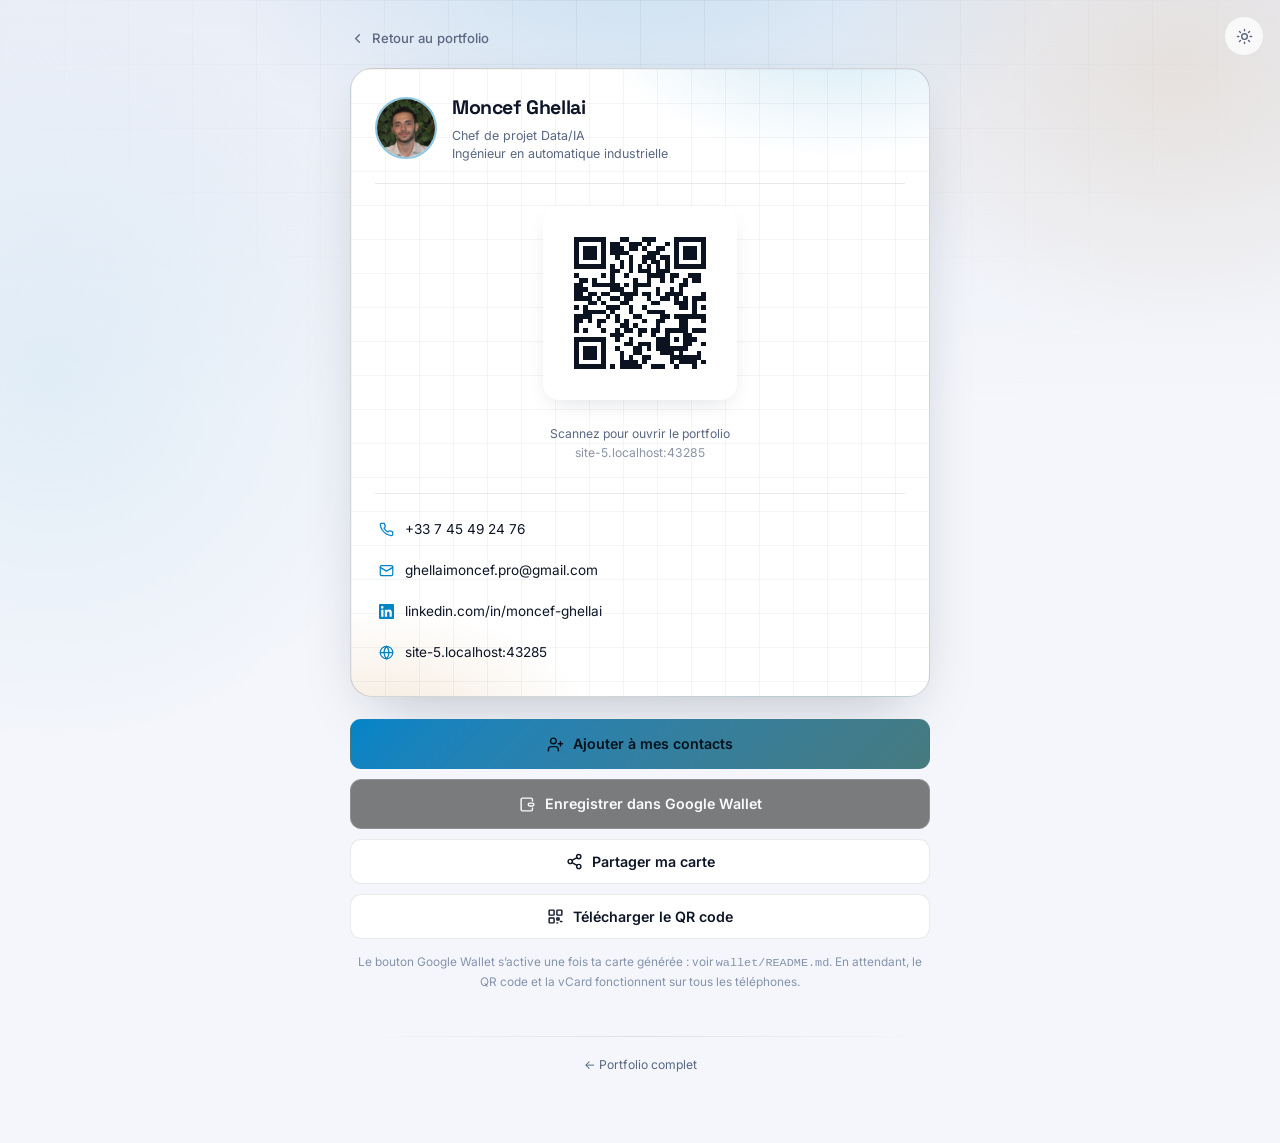
==== card.html @ ea2829ff "Portfolio initial" ====
<!DOCTYPE html>
<html lang="fr" data-theme="dark">
<head>
<meta charset="utf-8">
<meta name="viewport" content="width=device-width, initial-scale=1">
<title>Carte de visite — Moncef Ghellai</title>
<meta name="description" content="Carte de visite dématérialisée de Moncef Ghellai : QR code vers le portfolio, contact vCard et Google Wallet.">
<meta name="theme-color" content="#070B12" media="(prefers-color-scheme: dark)">
<meta name="theme-color" content="#F4F6FB" media="(prefers-color-scheme: light)">
<meta name="robots" content="noindex">

<link rel="icon" href="assets/favicon.svg" type="image/svg+xml">
<link rel="apple-touch-icon" href="assets/photo-sm.jpg">

<link rel="preconnect" href="https://fonts.googleapis.com">
<link rel="preconnect" href="https://fonts.gstatic.com" crossorigin>
<link rel="stylesheet" href="https://fonts.googleapis.com/css2?family=Inter:wght@400;500;600&family=Space+Grotesk:wght@600;700&display=swap">
<link rel="stylesheet" href="styles.css">

<script>
  (function () {
    try {
      var t = localStorage.getItem("mg-theme");
      if (!t) t = matchMedia("(prefers-color-scheme: light)").matches ? "light" : "dark";
      document.documentElement.setAttribute("data-theme", t);
    } catch (e) {}
  })();
</script>
</head>

<body>
<div class="backdrop" aria-hidden="true"></div>

<button class="theme-toggle" id="themeToggle" type="button" aria-label="Changer de thème">
  <svg class="icon-moon" viewBox="0 0 24 24" fill="none" stroke="currentColor" stroke-width="2" stroke-linecap="round" stroke-linejoin="round" aria-hidden="true"><path d="M21 12.79A9 9 0 1 1 11.21 3 7 7 0 0 0 21 12.79z"/></svg>
  <svg class="icon-sun" viewBox="0 0 24 24" fill="none" stroke="currentColor" stroke-width="2" stroke-linecap="round" stroke-linejoin="round" aria-hidden="true"><circle cx="12" cy="12" r="4"/><path d="M12 2v2M12 20v2M4.93 4.93l1.41 1.41M17.66 17.66l1.41 1.41M2 12h2M20 12h2M6.34 17.66l-1.41 1.41M19.07 4.93l-1.41 1.41"/></svg>
</button>

<main class="wrap">

  <a class="back-link" href="index.html">
    <svg viewBox="0 0 24 24" fill="none" stroke="currentColor" stroke-width="2" stroke-linecap="round" stroke-linejoin="round" aria-hidden="true"><path d="m15 18-6-6 6-6"/></svg>
    Retour au portfolio
  </a>

  <!-- ============ LA CARTE ============ -->
  <article class="vcard reveal">

    <div class="vcard-top">
      <img src="assets/photo.jpg" alt="Portrait de Moncef Ghellai" width="62" height="62">
      <div>
        <h1 class="vcard-name">Moncef Ghellai</h1>
        <p class="vcard-role">Chef de projet Data/IA<br>Ingénieur en automatique industrielle</p>
      </div>
    </div>

    <div class="vcard-qr">
      <div class="qr-frame" id="qrFrame" aria-hidden="true"></div>
      <p class="qr-caption">Scannez pour ouvrir le portfolio<br><span id="qrUrl" style="opacity:.7"></span></p>
    </div>

    <div class="vcard-rows">
      <a class="vcard-row" href="tel:+33745492476">
        <svg viewBox="0 0 24 24" fill="none" stroke="currentColor" stroke-width="2" stroke-linecap="round" stroke-linejoin="round" aria-hidden="true"><path d="M22 16.92v3a2 2 0 0 1-2.18 2 19.79 19.79 0 0 1-8.63-3.07 19.5 19.5 0 0 1-6-6 19.79 19.79 0 0 1-3.07-8.67A2 2 0 0 1 4.11 2h3a2 2 0 0 1 2 1.72c.13.96.36 1.9.7 2.81a2 2 0 0 1-.45 2.11L8.09 9.91a16 16 0 0 0 6 6l1.27-1.27a2 2 0 0 1 2.11-.45c.9.34 1.85.57 2.81.7A2 2 0 0 1 22 16.92z"/></svg>
        <span>+33 7 45 49 24 76</span>
      </a>
      <a class="vcard-row" href="mailto:ghellaimoncef.pro@gmail.com">
        <svg viewBox="0 0 24 24" fill="none" stroke="currentColor" stroke-width="2" stroke-linecap="round" stroke-linejoin="round" aria-hidden="true"><rect x="2" y="4" width="20" height="16" rx="2"/><path d="m22 7-10 6L2 7"/></svg>
        <span>ghellaimoncef.pro@gmail.com</span>
      </a>
      <a class="vcard-row" href="https://www.linkedin.com/in/moncef-ghellai-61859b32a" target="_blank" rel="noopener noreferrer">
        <svg viewBox="0 0 24 24" fill="currentColor" aria-hidden="true"><path d="M20.45 20.45h-3.56v-5.57c0-1.33-.02-3.04-1.85-3.04-1.86 0-2.14 1.45-2.14 2.94v5.67H9.35V9h3.41v1.56h.05a3.74 3.74 0 0 1 3.37-1.85c3.6 0 4.27 2.37 4.27 5.46v6.28zM5.34 7.43a2.07 2.07 0 1 1 0-4.13 2.07 2.07 0 0 1 0 4.13zM7.12 20.45H3.55V9h3.57v11.45zM22.22 0H1.77C.79 0 0 .77 0 1.72v20.56C0 23.23.79 24 1.77 24h20.45c.98 0 1.78-.77 1.78-1.72V1.72C24 .77 23.2 0 22.22 0z"/></svg>
        <span>linkedin.com/in/moncef-ghellai</span>
      </a>
      <a class="vcard-row" href="#" id="rowSite">
        <svg viewBox="0 0 24 24" fill="none" stroke="currentColor" stroke-width="2" stroke-linecap="round" stroke-linejoin="round" aria-hidden="true"><circle cx="12" cy="12" r="10"/><path d="M2 12h20"/><path d="M12 2a15.3 15.3 0 0 1 4 10 15.3 15.3 0 0 1-4 10 15.3 15.3 0 0 1-4-10 15.3 15.3 0 0 1 4-10z"/></svg>
        <span id="rowSiteText">Portfolio</span>
      </a>
    </div>

  </article>

  <!-- ============ ACTIONS ============ -->
  <div class="actions reveal" style="--d:100ms">

    <a class="btn btn-primary" href="assets/moncef-ghellai.vcf" download="moncef-ghellai.vcf">
      <svg viewBox="0 0 24 24" fill="none" stroke="currentColor" stroke-width="2" stroke-linecap="round" stroke-linejoin="round" aria-hidden="true"><path d="M16 21v-2a4 4 0 0 0-4-4H6a4 4 0 0 0-4 4v2"/><circle cx="9" cy="7" r="4"/><path d="M19 8v6M22 11h-6"/></svg>
      Ajouter à mes contacts
    </a>

    <a class="btn btn-wallet" id="walletBtn" href="#" aria-disabled="true">
      <svg viewBox="0 0 24 24" fill="none" stroke="currentColor" stroke-width="2" stroke-linecap="round" stroke-linejoin="round" aria-hidden="true"><path d="M19 7V5a2 2 0 0 0-2-2H5a2 2 0 0 0-2 2v14a2 2 0 0 0 2 2h12a2 2 0 0 0 2-2v-2"/><path d="M21 12a2 2 0 0 0-2-2h-4a2 2 0 0 0 0 4h4a2 2 0 0 0 2-2z"/></svg>
      Enregistrer dans Google&nbsp;Wallet
    </a>

    <button class="btn" id="shareBtn" type="button">
      <svg viewBox="0 0 24 24" fill="none" stroke="currentColor" stroke-width="2" stroke-linecap="round" stroke-linejoin="round" aria-hidden="true"><circle cx="18" cy="5" r="3"/><circle cx="6" cy="12" r="3"/><circle cx="18" cy="19" r="3"/><path d="m8.6 13.5 6.8 4M15.4 6.5l-6.8 4"/></svg>
      Partager ma carte
    </button>

    <button class="btn" id="qrDownloadBtn" type="button">
      <svg viewBox="0 0 24 24" fill="none" stroke="currentColor" stroke-width="2" stroke-linecap="round" stroke-linejoin="round" aria-hidden="true"><rect x="3" y="3" width="7" height="7" rx="1"/><rect x="14" y="3" width="7" height="7" rx="1"/><rect x="3" y="14" width="7" height="7" rx="1"/><path d="M14 14h3v3h-3zM19 19h2M14 21h1"/></svg>
      Télécharger le QR code
    </button>

  </div>

  <p class="hint" id="walletHint">
    Le bouton Google&nbsp;Wallet s&rsquo;active une fois ta carte générée&nbsp;:
    voir <code>wallet/README.md</code>. En attendant, le QR code et la vCard
    fonctionnent sur tous les téléphones.
  </p>

  <footer class="foot">
    <div class="rule"></div>
    <p><a href="index.html">← Portfolio complet</a></p>
  </footer>

</main>

<div class="toast" id="toast" role="status" aria-live="polite"></div>

<script src="vendor/qrcode.js"></script>
<script src="config.js"></script>
<script src="app.js"></script>
<script src="card.js"></script>
</body>
</html>
---- styles.css ----
/* =========================================================
   Portfolio — Moncef Ghellai
   Palette : cyan (Data / IA) + ambre (Automatique industrielle)
   ========================================================= */

:root {
  --bg:            #070B12;
  --bg-2:          #0B1220;
  --surface:       #0F1626;
  --surface-hover: #141D31;
  --border:        rgba(255, 255, 255, 0.08);
  --border-strong: rgba(255, 255, 255, 0.16);
  --text:          #E9EDF6;
  --text-muted:    #8E9BB3;
  --text-faint:    #63708A;

  --data:      #38BDF8;  /* Data / IA */
  --data-soft: rgba(56, 189, 248, 0.12);
  --auto:      #F5A524;  /* Automatique */
  --auto-soft: rgba(245, 165, 36, 0.12);
  --ok:        #34D399;

  --shadow-sm: 0 1px 2px rgba(0, 0, 0, .4);
  --shadow-md: 0 8px 24px -8px rgba(0, 0, 0, .6);
  --shadow-lg: 0 24px 60px -20px rgba(0, 0, 0, .8);

  --radius:    16px;
  --radius-sm: 11px;
  --radius-lg: 22px;

  --font-display: "Space Grotesk", ui-sans-serif, system-ui, -apple-system, "Segoe UI", sans-serif;
  --font-body:    "Inter", ui-sans-serif, system-ui, -apple-system, "Segoe UI", Roboto, sans-serif;

  --ease: cubic-bezier(.22, 1, .36, 1);
  color-scheme: dark;
}

:root[data-theme="light"] {
  --bg:            #F4F6FB;
  --bg-2:          #EAEEF7;
  --surface:       #FFFFFF;
  --surface-hover: #FFFFFF;
  --border:        rgba(15, 23, 42, 0.09);
  --border-strong: rgba(15, 23, 42, 0.18);
  --text:          #0D1526;
  --text-muted:    #5A6781;
  --text-faint:    #8593AC;

  --data:      #0284C7;
  --data-soft: rgba(2, 132, 199, 0.10);
  --auto:      #B5690A;
  --auto-soft: rgba(181, 105, 10, 0.10);

  --shadow-sm: 0 1px 2px rgba(15, 23, 42, .06);
  --shadow-md: 0 8px 24px -10px rgba(15, 23, 42, .18);
  --shadow-lg: 0 24px 60px -24px rgba(15, 23, 42, .28);
  color-scheme: light;
}

* { box-sizing: border-box; }

html {
  -webkit-text-size-adjust: 100%;
  scroll-behavior: smooth;
}

body {
  margin: 0;
  font-family: var(--font-body);
  font-size: 15px;
  line-height: 1.55;
  color: var(--text);
  background: var(--bg);
  -webkit-font-smoothing: antialiased;
  text-rendering: optimizeLegibility;
  overflow-x: hidden;
}

/* ---- Arriere-plan : degrades doux + grille technique ---- */
.backdrop {
  position: fixed;
  inset: 0;
  z-index: -1;
  pointer-events: none;
  background:
    radial-gradient(70ch 55ch at 50% -12%, color-mix(in srgb, var(--data) 15%, transparent), transparent 70%),
    radial-gradient(55ch 45ch at 92% 8%, color-mix(in srgb, var(--auto) 11%, transparent), transparent 68%),
    radial-gradient(60ch 60ch at 4% 42%, color-mix(in srgb, var(--data) 8%, transparent), transparent 70%),
    linear-gradient(180deg, var(--bg-2), var(--bg) 46%);
}

.backdrop::after {
  content: "";
  position: absolute;
  inset: 0;
  background-image:
    linear-gradient(to right, var(--border) 1px, transparent 1px),
    linear-gradient(to bottom, var(--border) 1px, transparent 1px);
  background-size: 64px 64px;
  -webkit-mask-image: radial-gradient(70% 55% at 50% 0%, #000 0%, transparent 78%);
          mask-image: radial-gradient(70% 55% at 50% 0%, #000 0%, transparent 78%);
  opacity: .55;
}

/* ---- Mise en page ---- */
.wrap {
  width: 100%;
  max-width: 620px;
  margin-inline: auto;
  padding-inline: 20px;
  padding-block: 28px 56px;
}

/* ---- Bouton theme ---- */
.theme-toggle {
  position: fixed;
  top: 16px;
  right: 16px;
  z-index: 50;
  width: 40px;
  height: 40px;
  display: grid;
  place-items: center;
  border-radius: 50%;
  border: 1px solid var(--border);
  background: color-mix(in srgb, var(--surface) 78%, transparent);
  backdrop-filter: blur(12px);
  -webkit-backdrop-filter: blur(12px);
  color: var(--text-muted);
  cursor: pointer;
  transition: color .2s, border-color .2s, transform .2s var(--ease);
}

.theme-toggle:hover {
  color: var(--text);
  border-color: var(--border-strong);
  transform: scale(1.06);
}

.theme-toggle svg { width: 17px; height: 17px; }
.theme-toggle .icon-sun { display: none; }
:root[data-theme="light"] .theme-toggle .icon-sun  { display: block; }
:root[data-theme="light"] .theme-toggle .icon-moon { display: none; }

/* =========================================================
   HERO
   ========================================================= */
.hero {
  text-align: center;
  padding-block: 18px 34px;
}

.avatar-ring {
  position: relative;
  width: 132px;
  height: 132px;
  margin: 0 auto 20px;
  border-radius: 50%;
  padding: 3px;
  background: conic-gradient(from 210deg, var(--data), var(--auto), var(--data));
  box-shadow: var(--shadow-lg);
}

.avatar-ring::before {
  content: "";
  position: absolute;
  inset: -14px;
  border-radius: 50%;
  background: conic-gradient(from 210deg, var(--data), var(--auto), var(--data));
  filter: blur(26px);
  opacity: .30;
  z-index: -1;
}

.avatar-ring img {
  width: 100%;
  height: 100%;
  border-radius: 50%;
  object-fit: cover;
  display: block;
  border: 3px solid var(--bg);
  background: var(--surface);
}

.status-dot {
  position: absolute;
  right: 6px;
  bottom: 6px;
  width: 20px;
  height: 20px;
  border-radius: 50%;
  background: var(--ok);
  border: 3px solid var(--bg);
  animation: pulse 2.6s var(--ease) infinite;
}

@keyframes pulse {
  0%   { box-shadow: 0 0 0 0 color-mix(in srgb, var(--ok) 55%, transparent); }
  70%  { box-shadow: 0 0 0 11px transparent; }
  100% { box-shadow: 0 0 0 0 transparent; }
}

.hero h1 {
  font-family: var(--font-display);
  font-size: clamp(1.75rem, 6.2vw, 2.2rem);
  font-weight: 700;
  letter-spacing: -.025em;
  margin: 0 0 10px;
  line-height: 1.12;
}

.role {
  font-size: .97rem;
  font-weight: 500;
  color: var(--text-muted);
  margin: 0 auto 16px;
  max-width: 34ch;
  line-height: 1.5;
}

.role b { color: var(--text); font-weight: 600; }
.role .sep { color: var(--text-faint); margin-inline: 6px; }

.meta {
  display: flex;
  flex-wrap: wrap;
  justify-content: center;
  gap: 8px;
  margin-bottom: 20px;
}

.chip {
  display: inline-flex;
  align-items: center;
  gap: 6px;
  padding: 5px 11px;
  border-radius: 999px;
  border: 1px solid var(--border);
  background: color-mix(in srgb, var(--surface) 70%, transparent);
  font-size: .78rem;
  font-weight: 500;
  color: var(--text-muted);
  white-space: nowrap;
}

.chip svg { width: 13px; height: 13px; opacity: .85; }

.chip.is-ok {
  color: var(--ok);
  border-color: color-mix(in srgb, var(--ok) 30%, transparent);
  background: color-mix(in srgb, var(--ok) 10%, transparent);
}

.chip.is-data {
  color: var(--data);
  border-color: color-mix(in srgb, var(--data) 30%, transparent);
  background: var(--data-soft);
}

.chip.is-auto {
  color: var(--auto);
  border-color: color-mix(in srgb, var(--auto) 32%, transparent);
  background: var(--auto-soft);
}

.pitch {
  font-size: .9rem;
  color: var(--text-muted);
  max-width: 46ch;
  margin: 0 auto;
  line-height: 1.65;
}

/* =========================================================
   SECTIONS
   ========================================================= */
.section { margin-top: 34px; }

.section-head {
  display: flex;
  align-items: center;
  gap: 12px;
  margin-bottom: 14px;
  padding-inline: 2px;
}

.section-head h2 {
  font-family: var(--font-display);
  font-size: .73rem;
  font-weight: 600;
  letter-spacing: .16em;
  text-transform: uppercase;
  color: var(--text-faint);
  margin: 0;
  white-space: nowrap;
}

.section-head::after {
  content: "";
  flex: 1;
  height: 1px;
  background: linear-gradient(to right, var(--border), transparent);
}

.stack { display: grid; gap: 10px; }

.grid-3 {
  display: grid;
  grid-template-columns: repeat(3, 1fr);
  gap: 10px;
}

/* =========================================================
   TUILES
   ========================================================= */
.tile {
  position: relative;
  display: flex;
  align-items: center;
  gap: 14px;
  padding: 15px 16px;
  border-radius: var(--radius);
  border: 1px solid var(--border);
  background: var(--surface);
  color: inherit;
  text-decoration: none;
  box-shadow: var(--shadow-sm);
  overflow: hidden;
  transition: transform .26s var(--ease), border-color .26s, background .26s, box-shadow .26s;
}

.tile::before {
  content: "";
  position: absolute;
  inset: 0;
  border-radius: inherit;
  background: linear-gradient(120deg, var(--accent-soft, transparent), transparent 55%);
  opacity: 0;
  transition: opacity .3s;
  pointer-events: none;
}

.tile:hover {
  transform: translateY(-3px);
  border-color: color-mix(in srgb, var(--accent, var(--data)) 40%, var(--border));
  background: var(--surface-hover);
  box-shadow: var(--shadow-md);
}

.tile:hover::before { opacity: 1; }
.tile:active { transform: translateY(-1px) scale(.994); }

.tile:focus-visible {
  outline: 2px solid var(--accent, var(--data));
  outline-offset: 3px;
}

.tile-icon {
  flex: none;
  width: 42px;
  height: 42px;
  display: grid;
  place-items: center;
  border-radius: var(--radius-sm);
  background: var(--accent-soft, var(--data-soft));
  color: var(--accent, var(--data));
  border: 1px solid color-mix(in srgb, var(--accent, var(--data)) 20%, transparent);
  transition: transform .26s var(--ease);
}

.tile:hover .tile-icon { transform: scale(1.07) rotate(-3deg); }
.tile-icon svg { width: 19px; height: 19px; }

.tile-body { flex: 1; min-width: 0; }

.tile-label {
  font-weight: 600;
  font-size: .95rem;
  letter-spacing: -.005em;
  display: block;
}

.tile-sub {
  display: block;
  font-size: .8rem;
  color: var(--text-muted);
  margin-top: 2px;
  overflow: hidden;
  text-overflow: ellipsis;
  white-space: nowrap;
}

.tile-arrow {
  flex: none;
  color: var(--text-faint);
  transition: transform .26s var(--ease), color .26s;
}

.tile-arrow svg { width: 16px; height: 16px; display: block; }
.tile:hover .tile-arrow { color: var(--accent, var(--data)); transform: translateX(3px); }
.tile:hover .tile-arrow.is-down { transform: translateY(3px); }

/* --- Variante compacte (contact, 3 colonnes) --- */
.tile-compact {
  flex-direction: column;
  gap: 9px;
  padding: 16px 10px;
  text-align: center;
}

.tile-compact .tile-icon { width: 38px; height: 38px; }
.tile-compact .tile-label { font-size: .82rem; }

.tile-compact .tile-sub {
  font-size: .7rem;
  white-space: normal;
  overflow-wrap: break-word;
  line-height: 1.35;
}

.tile-compact .tile-arrow { display: none; }

/* --- Tuile mise en avant (CV) --- */
.tile-feature {
  padding: 18px;
  border-color: color-mix(in srgb, var(--accent) 34%, transparent);
  background:
    linear-gradient(135deg, color-mix(in srgb, var(--accent) 13%, transparent), transparent 62%),
    var(--surface);
}

.tile-feature .tile-icon { width: 46px; height: 46px; }
.tile-feature .tile-label { font-size: 1.02rem; }

/* --- Tuile projet --- */
.tile-project { align-items: flex-start; }
.tile-project .tile-icon { margin-top: 1px; }
.tile-project .tile-sub { white-space: normal; }

.tags {
  display: flex;
  flex-wrap: wrap;
  gap: 5px;
  margin-top: 9px;
}

.tag {
  font-size: .68rem;
  font-weight: 500;
  padding: 2.5px 8px;
  border-radius: 6px;
  background: color-mix(in srgb, var(--text) 6%, transparent);
  border: 1px solid var(--border);
  color: var(--text-muted);
  letter-spacing: .01em;
}

.tile-note {
  font-size: .72rem;
  color: var(--text-faint);
  text-align: center;
  margin: 8px 2px 0;
}

.tile-note a {
  color: var(--text-muted);
  text-decoration: underline;
  text-underline-offset: 2px;
}

.tile-note a:hover { color: var(--data); }

/* =========================================================
   COMPETENCES
   ========================================================= */
.skills {
  display: flex;
  flex-wrap: wrap;
  gap: 7px;
  padding: 16px;
  border-radius: var(--radius);
  border: 1px solid var(--border);
  background: color-mix(in srgb, var(--surface) 60%, transparent);
}

.skill {
  font-size: .76rem;
  font-weight: 500;
  padding: 5px 10px;
  border-radius: 8px;
  border: 1px solid var(--border);
  background: color-mix(in srgb, var(--text) 4%, transparent);
  color: var(--text-muted);
}

.skill.d {
  color: var(--data);
  border-color: color-mix(in srgb, var(--data) 26%, transparent);
  background: var(--data-soft);
}

.skill.a {
  color: var(--auto);
  border-color: color-mix(in srgb, var(--auto) 28%, transparent);
  background: var(--auto-soft);
}

/* =========================================================
   PIED DE PAGE
   ========================================================= */
.foot {
  margin-top: 44px;
  text-align: center;
  font-size: .76rem;
  color: var(--text-faint);
  line-height: 1.7;
}

.foot a { color: var(--text-muted); text-decoration: none; }
.foot a:hover { color: var(--data); }

.foot .rule {
  height: 1px;
  background: linear-gradient(to right, transparent, var(--border), transparent);
  margin-bottom: 18px;
}

/* =========================================================
   CARTE DE VISITE (card.html)
   ========================================================= */
.back-link {
  display: inline-flex;
  align-items: center;
  gap: 7px;
  font-size: .82rem;
  font-weight: 500;
  color: var(--text-muted);
  text-decoration: none;
  margin-bottom: 20px;
  transition: color .2s, gap .2s var(--ease);
}

.back-link:hover { color: var(--text); gap: 10px; }
.back-link svg { width: 15px; height: 15px; }

.vcard {
  position: relative;
  border-radius: var(--radius-lg);
  border: 1px solid var(--border-strong);
  background:
    radial-gradient(40ch 24ch at 84% -10%, color-mix(in srgb, var(--data) 20%, transparent), transparent 70%),
    radial-gradient(34ch 22ch at 6% 108%, color-mix(in srgb, var(--auto) 16%, transparent), transparent 70%),
    var(--surface);
  box-shadow: var(--shadow-lg);
  overflow: hidden;
  padding: 24px;
}

.vcard::after {
  content: "";
  position: absolute;
  inset: 0;
  background-image:
    linear-gradient(to right, var(--border) 1px, transparent 1px),
    linear-gradient(to bottom, var(--border) 1px, transparent 1px);
  background-size: 34px 34px;
  opacity: .5;
  pointer-events: none;
}

.vcard > * { position: relative; z-index: 1; }

.vcard-top {
  display: flex;
  align-items: center;
  gap: 15px;
  padding-bottom: 20px;
  border-bottom: 1px solid var(--border);
}

.vcard-top img {
  width: 62px;
  height: 62px;
  border-radius: 50%;
  object-fit: cover;
  border: 2px solid color-mix(in srgb, var(--data) 45%, transparent);
  flex: none;
}

.vcard-name {
  font-family: var(--font-display);
  font-size: 1.22rem;
  font-weight: 700;
  letter-spacing: -.02em;
  margin: 0 0 3px;
}

.vcard-role {
  font-size: .78rem;
  color: var(--text-muted);
  margin: 0;
  line-height: 1.45;
}

.vcard-qr {
  display: grid;
  place-items: center;
  gap: 13px;
  padding: 22px 0 18px;
}

.qr-frame {
  padding: 13px;
  border-radius: var(--radius);
  background: #FFFFFF;
  box-shadow: var(--shadow-md);
  line-height: 0;
}

.qr-frame svg { width: 168px; height: 168px; display: block; }

.qr-caption {
  font-size: .76rem;
  color: var(--text-muted);
  text-align: center;
  max-width: 30ch;
}

.vcard-rows {
  display: grid;
  gap: 2px;
  padding-top: 16px;
  border-top: 1px solid var(--border);
}

.vcard-row {
  display: flex;
  align-items: center;
  gap: 11px;
  padding: 9px 4px;
  color: inherit;
  text-decoration: none;
  border-radius: 9px;
  font-size: .85rem;
  transition: background .2s, padding-inline .2s var(--ease);
}

.vcard-row:hover {
  background: color-mix(in srgb, var(--text) 5%, transparent);
  padding-inline: 9px 4px;
}

.vcard-row svg { width: 15px; height: 15px; color: var(--data); flex: none; }
.vcard-row span { overflow: hidden; text-overflow: ellipsis; white-space: nowrap; }

.actions { display: grid; gap: 10px; margin-top: 22px; }

.btn {
  display: inline-flex;
  align-items: center;
  justify-content: center;
  gap: 9px;
  width: 100%;
  padding: 13px 16px;
  border-radius: var(--radius-sm);
  border: 1px solid var(--border);
  background: var(--surface);
  color: var(--text);
  font-family: inherit;
  font-size: .89rem;
  font-weight: 600;
  text-decoration: none;
  cursor: pointer;
  transition: transform .2s var(--ease), border-color .2s, background .2s, opacity .2s;
}

.btn:hover { transform: translateY(-2px); border-color: var(--border-strong); }
.btn:active { transform: translateY(0); }
.btn svg { width: 17px; height: 17px; }

.btn-primary {
  background: linear-gradient(135deg, var(--data), color-mix(in srgb, var(--data) 62%, var(--auto)));
  border-color: transparent;
  color: #04121D;
}

.btn-primary:hover { filter: brightness(1.07); }

.btn-wallet {
  background: #000000;
  border-color: #2B2B2B;
  color: #FFFFFF;
}

.btn[aria-disabled="true"] {
  opacity: .5;
  cursor: not-allowed;
  transform: none !important;
}

.hint {
  font-size: .74rem;
  color: var(--text-faint);
  text-align: center;
  line-height: 1.6;
  margin-top: 14px;
}

.hint a { color: var(--text-muted); }

/* Toast */
.toast {
  position: fixed;
  left: 50%;
  bottom: 26px;
  transform: translate(-50%, 130%);
  z-index: 100;
  padding: 11px 19px;
  border-radius: 999px;
  border: 1px solid var(--border-strong);
  background: color-mix(in srgb, var(--surface) 94%, transparent);
  backdrop-filter: blur(14px);
  -webkit-backdrop-filter: blur(14px);
  box-shadow: var(--shadow-lg);
  font-size: .84rem;
  font-weight: 500;
  transition: transform .4s var(--ease), opacity .3s;
  opacity: 0;
  pointer-events: none;
  max-width: calc(100vw - 40px);
  text-align: center;
}

.toast.show { transform: translate(-50%, 0); opacity: 1; }

/* =========================================================
   Animations d entree
   ========================================================= */
.reveal {
  opacity: 0;
  transform: translateY(14px);
  animation: reveal .62s var(--ease) forwards;
  animation-delay: var(--d, 0ms);
}

@keyframes reveal { to { opacity: 1; transform: none; } }

@media (prefers-reduced-motion: reduce) {
  html { scroll-behavior: auto; }

  *, *::before, *::after {
    animation-duration: .001ms !important;
    animation-iteration-count: 1 !important;
    transition-duration: .001ms !important;
  }

  .reveal { opacity: 1; transform: none; }
}

/* =========================================================
   Responsive
   ========================================================= */
@media (max-width: 420px) {
  .grid-3 { gap: 8px; }
  .tile-compact { padding: 14px 7px; }
  .tile-compact .tile-sub { font-size: .66rem; }
  .avatar-ring { width: 116px; height: 116px; }
  .qr-frame svg { width: 148px; height: 148px; }
  .vcard { padding: 20px 17px; }
}

@media (max-width: 360px) {
  .wrap { padding-inline: 16px; }

  .vcard-top {
    flex-direction: column;
    align-items: center;
    text-align: center;
    gap: 12px;
  }

  .vcard-name { font-size: 1.12rem; }
  .vcard-row { font-size: .8rem; }
  .tile { gap: 11px; padding: 14px 13px; }
  .tile-icon { width: 38px; height: 38px; }
}

@media print {
  .backdrop, .theme-toggle, .actions, .back-link { display: none !important; }
  body { background: #fff; color: #000; }
}
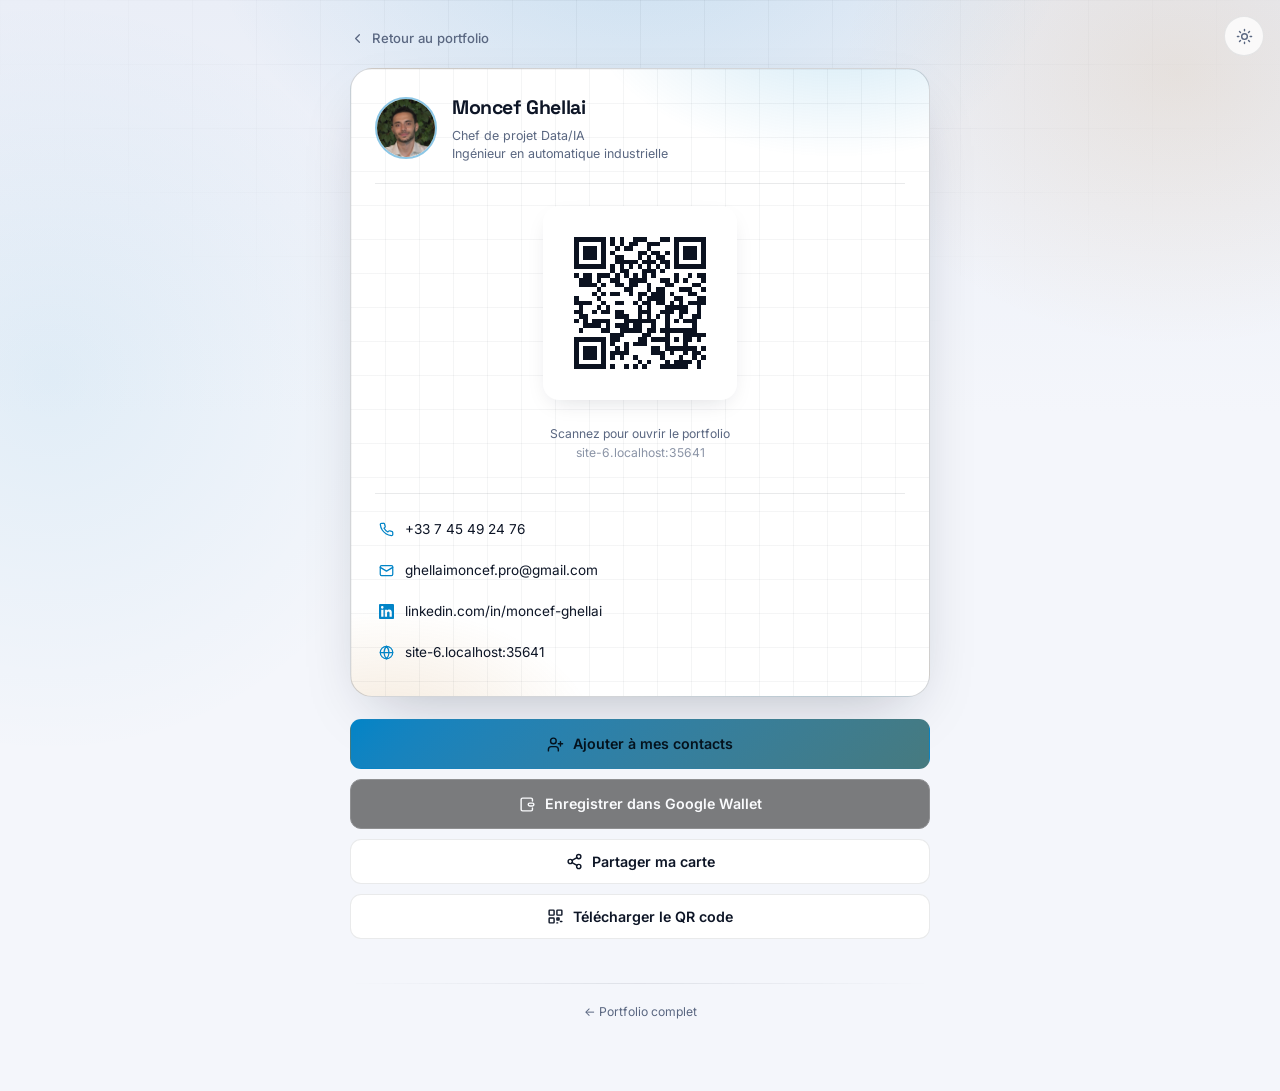
==== commit 3a671912: "Remove wallet hint from card.html Removed wallet hint paragraph from card.html." ====
--- a/card.html
+++ b/card.html
@@ -105,11 +105,6 @@
 
   </div>
 
-  <p class="hint" id="walletHint">
-    Le bouton Google&nbsp;Wallet s&rsquo;active une fois ta carte générée&nbsp;:
-    voir <code>wallet/README.md</code>. En attendant, le QR code et la vCard
-    fonctionnent sur tous les téléphones.
-  </p>
 
   <footer class="foot">
     <div class="rule"></div>
